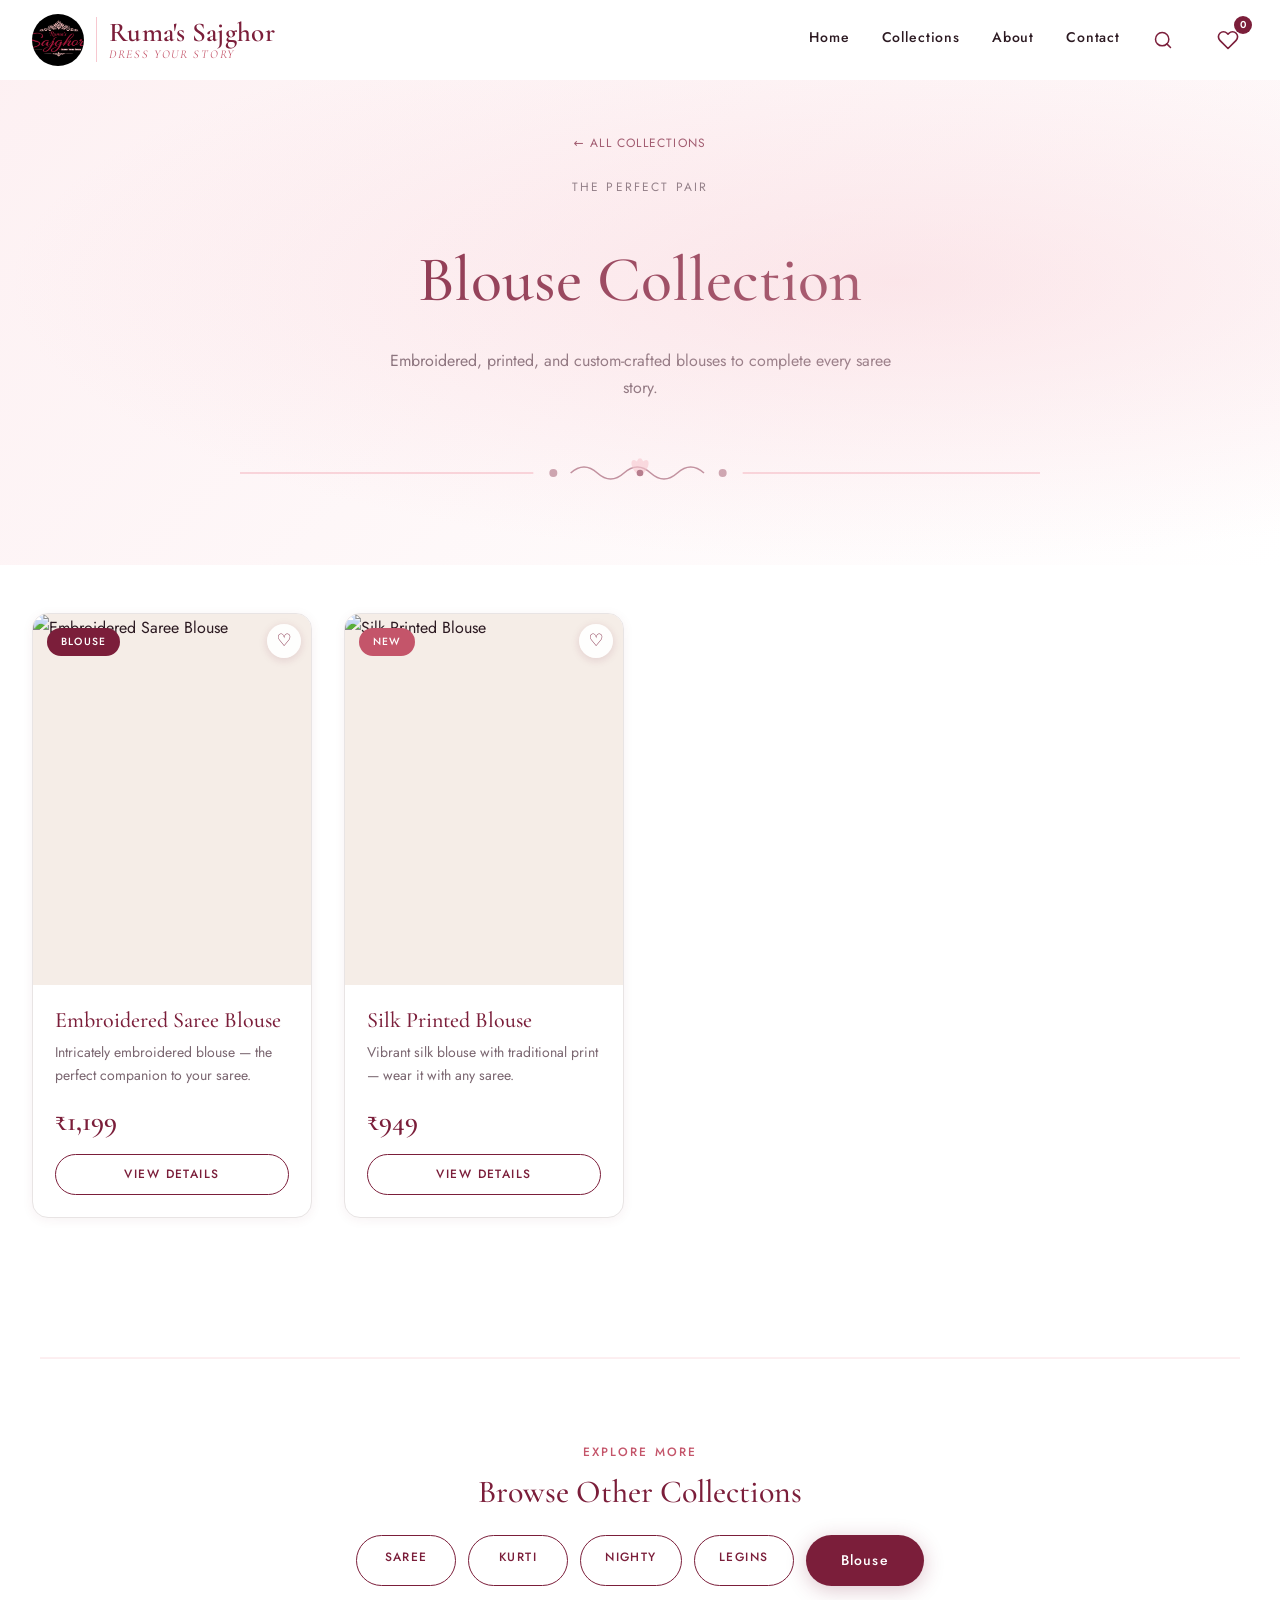
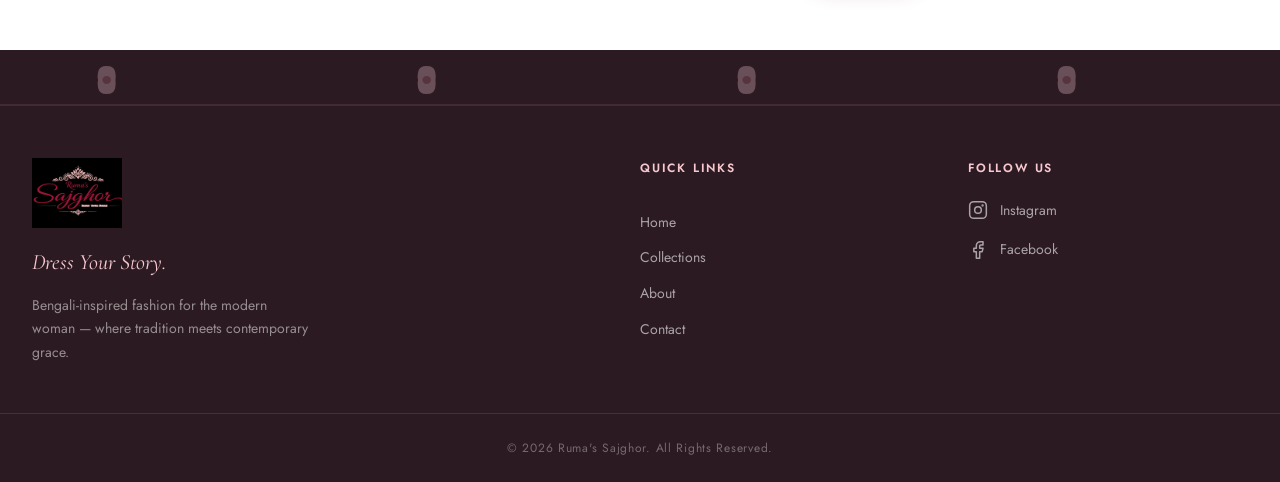
==== blouse.html @ fe612681 "Initial commit - Ruma's Sajghor website" ====
<!DOCTYPE html>
<html lang="en">
<head>
  <meta charset="UTF-8" />
  <meta name="viewport" content="width=device-width, initial-scale=1.0" />
  <meta name="description" content="Ruma's Sajghor – Blouse Collection. Embroidered, printed, and custom-crafted blouses to complete every saree story." />
  <title>Blouse Collection | Ruma's Sajghor</title>
  <link rel="stylesheet" href="style.css" />
  <link rel="preconnect" href="https://fonts.googleapis.com" />
  <link rel="preconnect" href="https://fonts.gstatic.com" crossorigin />
  <link href="https://fonts.googleapis.com/css2?family=Cormorant+Garamond:ital,wght@0,300;0,400;0,500;0,600;1,300;1,400&family=Jost:wght@300;400;500;600&display=swap" rel="stylesheet" />
  <style>
    .cat-hero {
      background: linear-gradient(135deg, var(--clr-blush-lt) 0%, var(--clr-white) 100%);
      padding: calc(var(--nav-height) + 3rem) 2rem 3rem;
      text-align: center;
      position: relative;
      overflow: hidden;
    }
    .cat-hero::before {
      content: '';
      position: absolute;
      inset: 0;
      background: radial-gradient(ellipse at 70% 50%, rgba(247,200,208,0.4) 0%, transparent 70%);
      pointer-events: none;
    }
    .cat-hero-eyebrow {
      font-family: var(--ff-body);
      font-size: var(--fs-xs);
      letter-spacing: 0.18em;
      text-transform: uppercase;
      color: var(--clr-maroon);
      margin-bottom: 0.6rem;
      opacity: 0.8;
    }
    .cat-hero h1 {
      font-family: var(--ff-display);
      font-size: clamp(2.5rem, 6vw, 4rem);
      color: var(--clr-maroon);
      font-weight: 500;
      margin-bottom: 0.75rem;
    }
    .cat-hero p {
      color: var(--clr-text-lt);
      max-width: 520px;
      margin: 0 auto 1.75rem;
      line-height: 1.7;
    }
    .cat-back-link {
      display: inline-flex;
      align-items: center;
      gap: 0.4rem;
      font-size: var(--fs-xs);
      color: var(--clr-maroon);
      text-decoration: none;
      letter-spacing: 0.1em;
      text-transform: uppercase;
      margin-bottom: 1.5rem;
      opacity: 0.7;
      transition: opacity 0.2s;
    }
    .cat-back-link:hover { opacity: 1; }
  </style>
  <style>
    /* ── Animated Search Bar ── */
    .nav-search {
      position: relative;
      display: flex;
      align-items: center;
    }

    .search-toggle {
      background: none;
      border: none;
      cursor: pointer;
      color: var(--clr-maroon);
      width: 38px;
      height: 38px;
      display: flex;
      align-items: center;
      justify-content: center;
      border-radius: 50%;
      transition: background 0.2s;
      flex-shrink: 0;
    }
    .search-toggle:hover { background: var(--clr-blush-lt); }

    .search-box {
      display: flex;
      align-items: center;
      overflow: hidden;
      max-width: 0;
      opacity: 0;
      transition: max-width 0.4s cubic-bezier(0.4,0,0.2,1), opacity 0.3s ease, box-shadow 0.3s ease;
      background: var(--clr-white);
      border: 1.5px solid transparent;
      border-radius: 24px;
      box-shadow: none;
      position: relative;
    }

    .nav-search.open .search-box {
      max-width: 240px;
      opacity: 1;
      border-color: var(--clr-blush);
      box-shadow: 0 2px 16px rgba(123,30,58,0.10);
    }

    .search-input {
      border: none;
      outline: none;
      background: transparent;
      font-family: var(--ff-body);
      font-size: var(--fs-sm);
      color: var(--clr-text);
      padding: 0.45rem 0.75rem;
      width: 200px;
      min-width: 0;
    }
    .search-input::placeholder { color: var(--clr-text-lt); opacity: 0.7; }

    .search-clear {
      background: none;
      border: none;
      cursor: pointer;
      color: var(--clr-text-lt);
      font-size: 13px;
      padding: 0 0.6rem 0 0;
      line-height: 1;
      transition: color 0.2s;
    }
    .search-clear:hover { color: var(--clr-maroon); }

    /* Results dropdown */
    .search-results {
      position: absolute;
      top: calc(100% + 8px);
      right: 0;
      width: 280px;
      background: var(--clr-white);
      border-radius: var(--radius-md);
      box-shadow: 0 8px 32px rgba(0,0,0,0.13);
      border: 1px solid var(--clr-blush);
      z-index: 200;
      overflow: hidden;
      animation: dropIn 0.2s ease;
    }
    @keyframes dropIn {
      from { opacity:0; transform:translateY(-8px); }
      to   { opacity:1; transform:translateY(0); }
    }

    .search-result-item {
      display: flex;
      align-items: center;
      gap: 0.75rem;
      padding: 0.65rem 1rem;
      cursor: pointer;
      transition: background 0.15s;
      font-family: var(--ff-body);
      font-size: var(--fs-sm);
      color: var(--clr-text);
      border: none;
      background: none;
      width: 100%;
      text-align: left;
    }
    .search-result-item:hover { background: var(--clr-blush-lt); }
    .search-result-item:not(:last-child) { border-bottom: 1px solid rgba(247,200,208,0.4); }

    .sr-img {
      width: 38px;
      height: 48px;
      object-fit: cover;
      border-radius: 4px;
      background: var(--clr-grey-lt);
      flex-shrink: 0;
    }
    .sr-info { flex: 1; min-width: 0; }
    .sr-name { font-weight: 500; white-space: nowrap; overflow: hidden; text-overflow: ellipsis; color: var(--clr-text); }
    .sr-meta { font-size: var(--fs-xs); color: var(--clr-maroon); margin-top: 1px; }
    .sr-cat  { font-size: var(--fs-xs); color: var(--clr-text-lt); }

    .search-no-results {
      padding: 1.25rem 1rem;
      text-align: center;
      font-size: var(--fs-sm);
      color: var(--clr-text-lt);
      font-family: var(--ff-body);
    }

    .search-highlight { color: var(--clr-maroon); font-weight: 600; }

    @media (max-width: 600px) {
      .nav-search.open .search-box { max-width: 160px; }
      .search-input { width: 120px; }
      .search-results { width: 240px; right: -20px; }
    }
  </style>
</head>
<body>

  <!-- ========== NAVBAR ========== -->
  <header class="navbar" id="navbar" role="banner">
    <div class="nav-inner">
      <a href="index.html" class="nav-logo" aria-label="Ruma's Sajghor Home">
        <img src="logo.png" alt="Ruma's Sajghor Logo" class="logo-img" />
        <div class="nav-brand-text">
          <span class="nav-brand-name">Ruma's Sajghor</span>
          <span class="nav-brand-tagline">Dress Your Story</span>
        </div>
      </a>

      <nav class="nav-links" id="navLinks" role="navigation" aria-label="Main navigation">
        <a href="index.html#home"        class="nav-link">Home</a>
        <a href="index.html#collections" class="nav-link">Collections</a>
        <a href="index.html#about"       class="nav-link">About</a>
        <a href="index.html#contact"     class="nav-link">Contact</a>
      </nav>

      
      <!-- Animated Search Bar -->
      <div class="nav-search" id="navSearch">
        <button class="search-toggle" id="searchToggle" aria-label="Open search" aria-expanded="false">
          <svg width="20" height="20" viewBox="0 0 24 24" fill="none" stroke="currentColor" stroke-width="1.8" stroke-linecap="round" stroke-linejoin="round" aria-hidden="true"><circle cx="11" cy="11" r="8"/><line x1="21" y1="21" x2="16.65" y2="16.65"/></svg>
        </button>
        <div class="search-box" id="searchBox" role="search">
          <input type="search" id="searchInput" class="search-input" placeholder="Search sarees, kurtis…" aria-label="Search products" autocomplete="off" />
          <button class="search-clear" id="searchClear" aria-label="Clear search" hidden>✕</button>
        </div>
        <!-- Live results dropdown -->
        <div class="search-results" id="searchResults" role="listbox" aria-label="Search results" hidden></div>
      </div>

      <button class="nav-wishlist-icon" id="navWishlistBtn" aria-label="View wishlist" onclick="location.href='wishlist.html'">
        <svg width="22" height="22" viewBox="0 0 24 24" fill="none" stroke="currentColor" stroke-width="1.8" stroke-linecap="round" stroke-linejoin="round" aria-hidden="true"><path d="M20.84 4.61a5.5 5.5 0 0 0-7.78 0L12 5.67l-1.06-1.06a5.5 5.5 0 0 0-7.78 7.78l1.06 1.06L12 21.23l7.78-7.78 1.06-1.06a5.5 5.5 0 0 0 0-7.78z"/></svg>
        <span class="wishlist-count" id="wishlistCount" hidden>0</span>
      </button>

      <button class="hamburger" id="hamburger" aria-label="Toggle menu" aria-expanded="false" aria-controls="navLinks">
        <span></span><span></span><span></span>
      </button>
    </div>
  </header>

  <!-- ========== CATEGORY HERO ========== -->
  <section class="cat-hero" aria-label="Blouse Collection collection hero">
    <a href="index.html#collections" class="cat-back-link">← All Collections</a>
    <p class="cat-hero-eyebrow">The Perfect Pair</p>
    <h1>Blouse Collection</h1>
    <p>Embroidered, printed, and custom-crafted blouses to complete every saree story.</p>
    <div class="alpana-divider" aria-hidden="true" style="margin-top:1rem;">
      <svg viewBox="0 0 600 30" xmlns="http://www.w3.org/2000/svg">
        <line x1="0" y1="15" x2="220" y2="15" stroke="#F7C8D0" stroke-width="1"/>
        <circle cx="235" cy="15" r="3" fill="#7B1E3A" opacity="0.4"/>
        <path d="M248,15 Q258,6 268,15 Q278,24 288,15 Q298,6 308,15 Q318,24 328,15 Q338,6 348,15" stroke="#7B1E3A" stroke-width="1.2" fill="none" opacity="0.5"/>
        <circle cx="362" cy="15" r="3" fill="#7B1E3A" opacity="0.4"/>
        <line x1="377" y1="15" x2="600" y2="15" stroke="#F7C8D0" stroke-width="1"/>
        <g transform="translate(300,15)" opacity="0.6">
          <ellipse cx="0" cy="-5" rx="3" ry="6" fill="#F7C8D0" transform="rotate(-30)"/>
          <ellipse cx="0" cy="-5" rx="3" ry="6" fill="#F7C8D0"/>
          <ellipse cx="0" cy="-5" rx="3" ry="6" fill="#F7C8D0" transform="rotate(30)"/>
          <circle cx="0" cy="0" r="2.5" fill="#7B1E3A"/>
        </g>
      </svg>
    </div>
  </section>

  <!-- ========== COLLECTIONS ========== -->
  <section class="collections" id="collections" aria-label="Blouse Collection products" style="padding-top:3rem;">
    <!-- Product Grid -->
    <div class="products-grid" id="productsGrid" aria-live="polite">

      <article class="product-card fade-in" data-category="Blouse">
        <div class="card-img-wrap">
          <img src="https://images.unsplash.com/photo-1558769132-cb1aea458c5e?w=500&auto=format&fit=crop&q=75" alt="Embroidered Saree Blouse" loading="lazy" />
          <span class="category-badge">Blouse</span>
          <button class="card-wishlist-btn" aria-label="Add to wishlist" data-name="Embroidered Saree Blouse" data-price="₹1,199" data-img="https://images.unsplash.com/photo-1558769132-cb1aea458c5e?w=700&auto=format&fit=crop&q=80">♡</button>
        </div>
        <div class="card-body">
          <h3 class="card-name">Embroidered Saree Blouse</h3>
          <p class="card-desc">Intricately embroidered blouse — the perfect companion to your saree.</p>
          <p class="card-price">₹1,199</p>
          <button class="btn btn-outline view-details"
            data-name="Embroidered Saree Blouse"
            data-desc="A beautifully crafted saree blouse featuring hand-done embroidery with thread and sequin work on the front and back yoke. Deep back with hook closures. Custom stitching available on request."
            data-price="₹1,199" data-cat="Blouse"
            data-img="https://images.unsplash.com/photo-1558769132-cb1aea458c5e?w=700&auto=format&fit=crop&q=80"
            aria-label="View details for Embroidered Saree Blouse">View Details</button>
        </div>
      </article>

      <article class="product-card fade-in" data-category="Blouse">
        <div class="card-img-wrap">
          <img src="https://images.unsplash.com/photo-1567532939604-b6b5b0db2604?w=500&auto=format&fit=crop&q=75" alt="Silk Printed Blouse" loading="lazy" />
          <span class="category-badge new-badge">New</span>
          <button class="card-wishlist-btn" aria-label="Add to wishlist" data-name="Silk Printed Blouse" data-price="₹949" data-img="https://images.unsplash.com/photo-1567532939604-b6b5b0db2604?w=700&auto=format&fit=crop&q=80">♡</button>
        </div>
        <div class="card-body">
          <h3 class="card-name">Silk Printed Blouse</h3>
          <p class="card-desc">Vibrant silk blouse with traditional print — wear it with any saree.</p>
          <p class="card-price">₹949</p>
          <button class="btn btn-outline view-details"
            data-name="Silk Printed Blouse"
            data-desc="A versatile silk blouse featuring an all-over traditional motif print in rich jewel tones. The classic cut with three-quarter sleeves and a rounded neckline pairs effortlessly with both traditional and contemporary sarees."
            data-price="₹949" data-cat="Blouse"
            data-img="https://images.unsplash.com/photo-1567532939604-b6b5b0db2604?w=700&auto=format&fit=crop&q=80"
            aria-label="View details for Silk Printed Blouse">View Details</button>
        </div>
      </article>
    </div>
  </section>

  <!-- ========== CATEGORY NAV ========== -->
  <div class="alpana-divider" aria-hidden="true"><svg viewBox="0 0 1200 40" xmlns="http://www.w3.org/2000/svg"><line x1="0" y1="20" x2="1200" y2="20" stroke="#F7C8D0" stroke-width="1" opacity="0.6"/></svg></div>
  <section style="padding:2.5rem 1rem 4rem;text-align:center;">
    <p class="section-eyebrow">Explore More</p>
    <h2 class="section-title" style="font-size:clamp(1.5rem,3vw,2rem);margin-bottom:1.5rem;">Browse Other Collections</h2>
    <div style="display:flex;flex-wrap:wrap;gap:0.75rem;justify-content:center;">
      <a href="saree.html" class="btn btn-outline" style="min-width:100px;">Saree</a><a href="kurti.html" class="btn btn-outline" style="min-width:100px;">Kurti</a><a href="nighty.html" class="btn btn-outline" style="min-width:100px;">Nighty</a><a href="legins.html" class="btn btn-outline" style="min-width:100px;">Legins</a><a href="blouse.html" class="btn btn-primary" style="min-width:100px;">Blouse</a>
    </div>
  </section>

  <!-- ========== FOOTER ========== -->
  <footer class="footer" role="contentinfo">
    <div class="footer-alpana" aria-hidden="true">
      <svg viewBox="0 0 1200 60" xmlns="http://www.w3.org/2000/svg" preserveAspectRatio="none">
        <g opacity="0.3" fill="#F7C8D0">
          <ellipse cx="100" cy="30" rx="8" ry="14" transform="rotate(-15 100 30)"/><ellipse cx="100" cy="30" rx="8" ry="14"/><ellipse cx="100" cy="30" rx="8" ry="14" transform="rotate(15 100 30)"/><circle cx="100" cy="30" r="4" fill="#7B1E3A" opacity="0.5"/>
          <ellipse cx="400" cy="30" rx="8" ry="14" transform="rotate(-15 400 30)"/><ellipse cx="400" cy="30" rx="8" ry="14"/><ellipse cx="400" cy="30" rx="8" ry="14" transform="rotate(15 400 30)"/><circle cx="400" cy="30" r="4" fill="#7B1E3A" opacity="0.5"/>
          <ellipse cx="700" cy="30" rx="8" ry="14" transform="rotate(-15 700 30)"/><ellipse cx="700" cy="30" rx="8" ry="14"/><ellipse cx="700" cy="30" rx="8" ry="14" transform="rotate(15 700 30)"/><circle cx="700" cy="30" r="4" fill="#7B1E3A" opacity="0.5"/>
          <ellipse cx="1000" cy="30" rx="8" ry="14" transform="rotate(-15 1000 30)"/><ellipse cx="1000" cy="30" rx="8" ry="14"/><ellipse cx="1000" cy="30" rx="8" ry="14" transform="rotate(15 1000 30)"/><circle cx="1000" cy="30" r="4" fill="#7B1E3A" opacity="0.5"/>
        </g>
        <line x1="0" y1="55" x2="1200" y2="55" stroke="#F7C8D0" stroke-width="0.5" opacity="0.4"/>
      </svg>
    </div>
    <div class="footer-inner">
      <div class="footer-brand">
        <img src="logo.png" alt="Ruma's Sajghor" class="footer-logo" />
        <p class="footer-tagline">Dress Your Story.</p>
        <p class="footer-blurb">Bengali-inspired fashion for the modern woman — where tradition meets contemporary grace.</p>
      </div>
      <nav class="footer-nav" aria-label="Footer navigation">
        <p class="footer-nav-title">Quick Links</p>
        <a href="index.html#home">Home</a>
        <a href="index.html#collections">Collections</a>
        <a href="index.html#about">About</a>
        <a href="index.html#contact">Contact</a>
      </nav>
      <div class="footer-social">
        <p class="footer-nav-title">Follow Us</p>
        <div class="social-icons">
          <a href="#" aria-label="Instagram" class="social-link">
            <svg width="20" height="20" viewBox="0 0 24 24" fill="none" stroke="currentColor" stroke-width="1.8" stroke-linecap="round" stroke-linejoin="round"><rect x="2" y="2" width="20" height="20" rx="5" ry="5"/><circle cx="12" cy="12" r="4"/><circle cx="17.5" cy="6.5" r="0.5" fill="currentColor"/></svg>
            Instagram
          </a>
          <a href="#" aria-label="Facebook" class="social-link">
            <svg width="20" height="20" viewBox="0 0 24 24" fill="none" stroke="currentColor" stroke-width="1.8" stroke-linecap="round" stroke-linejoin="round"><path d="M18 2h-3a5 5 0 0 0-5 5v3H7v4h3v8h4v-8h3l1-4h-4V7a1 1 0 0 1 1-1h3z"/></svg>
            Facebook
          </a>
        </div>
      </div>
    </div>
    <div class="footer-bottom"><p>© 2026 Ruma's Sajghor. All Rights Reserved.</p></div>
  </footer>

  <!-- ========== PRODUCT MODAL ========== -->
  <div class="modal-overlay" id="modalOverlay" role="dialog" aria-modal="true" aria-labelledby="modalTitle" hidden>
    <div class="modal-box">
      <button class="modal-close" id="modalClose" aria-label="Close modal">✕</button>
      <div class="modal-inner">
        <div class="modal-img-wrap">
          <img src="" alt="" id="modalImg" loading="lazy" />
          <span class="category-badge" id="modalBadge"></span>
        </div>
        <div class="modal-details">
          <p class="section-eyebrow" id="modalCat"></p>
          <h2 class="modal-title" id="modalTitle"></h2>
          <p class="modal-desc" id="modalDesc"></p>
          <p class="modal-price" id="modalPrice"></p>
          <div class="modal-actions">
            <button class="btn btn-primary wishlist-btn" id="wishlistBtn">
              <span class="heart-icon" aria-hidden="true">♡</span> Add to Wishlist
            </button>
            <button class="btn btn-outline share-btn" id="shareBtn" aria-label="Share this item">
              <span aria-hidden="true">↗</span> Share
            </button>
          </div>
        </div>
      </div>
    </div>
  </div>

  <!-- ========== BACK TO TOP ========== -->
  <button class="back-to-top" id="backToTop" aria-label="Back to top" hidden>↑</button>

  <script src="script.js"></script>
  <script>
  /* ── Search Bar Logic ── */
  (function() {
    // Product catalogue — collected from all product cards on this page
    function buildCatalogue() {
      const cards = document.querySelectorAll('.view-details');
      const items = [];
      cards.forEach(btn => {
        items.push({
          name:  btn.dataset.name  || '',
          price: btn.dataset.price || '',
          cat:   btn.dataset.cat   || '',
          img:   btn.dataset.img   || '',
          desc:  btn.dataset.desc  || '',
          btn:   btn
        });
      });
      // Fallback static list for pages without product cards (e.g. wishlist)
      if (items.length === 0) return [];
      return items;
    }

    const searchWrap   = document.getElementById('navSearch');
    const searchToggle = document.getElementById('searchToggle');
    const searchBox    = document.getElementById('searchBox');
    const searchInput  = document.getElementById('searchInput');
    const searchClear  = document.getElementById('searchClear');
    const searchRes    = document.getElementById('searchResults');

    if (!searchWrap) return;

    const catalogue = buildCatalogue();

    function open() {
      searchWrap.classList.add('open');
      searchToggle.setAttribute('aria-expanded', 'true');
      setTimeout(() => searchInput.focus(), 300);
    }

    function close() {
      searchWrap.classList.remove('open');
      searchToggle.setAttribute('aria-expanded', 'false');
      searchInput.value = '';
      searchClear.setAttribute('hidden', '');
      searchRes.setAttribute('hidden', '');
    }

    searchToggle.addEventListener('click', (e) => {
      e.stopPropagation();
      searchWrap.classList.contains('open') ? close() : open();
    });

    searchClear.addEventListener('click', () => {
      searchInput.value = '';
      searchClear.setAttribute('hidden', '');
      searchRes.setAttribute('hidden', '');
      searchInput.focus();
    });

    function highlight(text, query) {
      if (!query) return text;
      const re = new RegExp(`(${query.replace(/[.*+?^${}()|[\]\\]/g, '\\$&')})`, 'gi');
      return text.replace(re, '<mark class="search-highlight">$1</mark>');
    }

    function showResults(query) {
      const q = query.trim().toLowerCase();
      searchRes.innerHTML = '';

      if (!q) { searchRes.setAttribute('hidden', ''); return; }

      const matches = catalogue.filter(item =>
        item.name.toLowerCase().includes(q) ||
        item.cat.toLowerCase().includes(q) ||
        item.desc.toLowerCase().includes(q)
      ).slice(0, 6);

      if (matches.length === 0) {
        searchRes.innerHTML = `<p class="search-no-results">No results for "<strong>${query}</strong>"</p>`;
        searchRes.removeAttribute('hidden');
        return;
      }

      matches.forEach(item => {
        const el = document.createElement('button');
        el.className = 'search-result-item';
        el.setAttribute('role', 'option');
        el.innerHTML = `
          <img class="sr-img" src="${item.img}" alt="${item.name}"
               onerror="this.style.background='var(--clr-grey-lt)';this.removeAttribute('src')" />
          <div class="sr-info">
            <div class="sr-name">${highlight(item.name, query)}</div>
            <div class="sr-meta">${item.price}</div>
            <div class="sr-cat">${item.cat}</div>
          </div>
        `;
        el.addEventListener('click', () => {
          // Trigger the product's "View Details" modal
          item.btn.click();
          close();
        });
        searchRes.appendChild(el);
      });

      searchRes.removeAttribute('hidden');
    }

    searchInput.addEventListener('input', () => {
      const val = searchInput.value;
      val ? searchClear.removeAttribute('hidden') : searchClear.setAttribute('hidden', '');
      showResults(val);
    });

    searchInput.addEventListener('keydown', (e) => {
      if (e.key === 'Escape') close();
    });

    // Close on outside click
    document.addEventListener('click', (e) => {
      if (!searchWrap.contains(e.target)) close();
    });
  })();
  </script>
</body>
</html>
---- style.css ----
/* =============================================================
   Ruma's Sajghor – style.css
   Premium Bengali-inspired fashion boutique
   ============================================================= */

/* ---------- CSS Custom Properties ---------- */
:root {
  --clr-white:     #FFFFFF;
  --clr-blush:     #F7C8D0;
  --clr-blush-lt:  #FDF0F2;
  --clr-maroon:    #7B1E3A;
  --clr-maroon-dk: #5C1229;
  --clr-beige:     #F5EDE7;
  --clr-grey-lt:   #F6F6F6;
  --clr-grey:      #E8E4E4;
  --clr-text:      #2C1A22;
  --clr-text-lt:   #7A6670;
  --clr-accent:    #C4556A;

  --ff-display:    'Cormorant Garamond', Georgia, serif;
  --ff-body:       'Jost', system-ui, sans-serif;

  --fs-xs:   0.75rem;
  --fs-sm:   0.875rem;
  --fs-base: 1rem;
  --fs-md:   1.125rem;
  --fs-lg:   1.375rem;
  --fs-xl:   1.75rem;
  --fs-2xl:  2.25rem;
  --fs-3xl:  3rem;
  --fs-4xl:  4rem;

  --radius-sm: 8px;
  --radius-md: 16px;
  --radius-lg: 28px;
  --radius-xl: 40px;

  --shadow-sm: 0 2px 12px rgba(123,30,58,0.06);
  --shadow-md: 0 6px 30px rgba(123,30,58,0.10);
  --shadow-lg: 0 16px 60px rgba(123,30,58,0.14);

  --transition: 0.3s cubic-bezier(0.25, 0.46, 0.45, 0.94);
  --nav-height: 80px;
}

/* ---------- Reset & Base ---------- */
*, *::before, *::after { box-sizing: border-box; margin: 0; padding: 0; }

html {
  scroll-behavior: smooth;
  font-size: 16px;
}

body {
  font-family: var(--ff-body);
  color: var(--clr-text);
  background: var(--clr-white);
  line-height: 1.7;
  overflow-x: hidden;
}

img { display: block; max-width: 100%; height: auto; }
a { text-decoration: none; color: inherit; }
ul { list-style: none; }
button { cursor: pointer; border: none; background: none; font-family: inherit; }

/* ---------- Utility ---------- */
.section-eyebrow {
  font-family: var(--ff-body);
  font-size: var(--fs-xs);
  font-weight: 500;
  letter-spacing: 0.18em;
  text-transform: uppercase;
  color: var(--clr-accent);
  margin-bottom: 0.75rem;
}

.section-title {
  font-family: var(--ff-display);
  font-size: clamp(var(--fs-2xl), 4vw, var(--fs-3xl));
  font-weight: 500;
  color: var(--clr-maroon);
  line-height: 1.15;
  margin-bottom: 1rem;
}

.section-sub {
  font-size: var(--fs-md);
  color: var(--clr-text-lt);
  max-width: 520px;
  margin: 0 auto;
}

.section-header {
  text-align: center;
  padding: 0 1rem;
  margin-bottom: 3rem;
}

/* ---------- Buttons ---------- */
.btn {
  display: inline-block;
  font-family: var(--ff-body);
  font-size: var(--fs-sm);
  font-weight: 500;
  letter-spacing: 0.08em;
  padding: 0.85rem 2.2rem;
  border-radius: var(--radius-xl);
  transition: all var(--transition);
  position: relative;
  overflow: hidden;
}

.btn-primary {
  background: var(--clr-maroon);
  color: var(--clr-white);
  box-shadow: 0 4px 20px rgba(123,30,58,0.25);
}

.btn-primary:hover,
.btn-primary:focus-visible {
  background: var(--clr-maroon-dk);
  box-shadow: 0 8px 28px rgba(123,30,58,0.35);
  transform: translateY(-2px);
}

.btn-outline {
  background: transparent;
  color: var(--clr-maroon);
  border: 1.5px solid var(--clr-maroon);
  font-size: var(--fs-xs);
  letter-spacing: 0.12em;
  text-transform: uppercase;
  padding: 0.65rem 1.5rem;
}

.btn-outline:hover,
.btn-outline:focus-visible {
  background: var(--clr-maroon);
  color: var(--clr-white);
  transform: translateY(-1px);
}

/* ---------- Scroll Animations ---------- */
.fade-in {
  opacity: 0;
  transform: translateY(28px);
  transition: opacity 0.65s ease, transform 0.65s ease;
}

.fade-in.visible {
  opacity: 1;
  transform: translateY(0);
}

/* Stagger children */
.fade-in:nth-child(2) { transition-delay: 0.1s; }
.fade-in:nth-child(3) { transition-delay: 0.2s; }
.fade-in:nth-child(4) { transition-delay: 0.3s; }
.fade-in:nth-child(5) { transition-delay: 0.4s; }
.fade-in:nth-child(6) { transition-delay: 0.5s; }
.fade-in:nth-child(7) { transition-delay: 0.6s; }
.fade-in:nth-child(8) { transition-delay: 0.7s; }

/* ---------- Alpana Divider ---------- */
.alpana-divider {
  padding: 1.5rem 2rem;
  overflow: visible;
}
.alpana-divider svg { width: 100%; height: 40px; display: block; }

/* =============================================
   NAVBAR
   ============================================= */
.navbar {
  position: fixed;
  top: 0; left: 0; right: 0;
  z-index: 900;
  height: var(--nav-height);
  background: rgba(255,255,255,0.97);
  backdrop-filter: blur(12px);
  -webkit-backdrop-filter: blur(12px);
  border-bottom: 1px solid transparent;
  transition: border-color var(--transition), box-shadow var(--transition);
}

.navbar.scrolled {
  border-color: var(--clr-blush);
  box-shadow: 0 4px 24px rgba(123,30,58,0.07);
}

/* 3-zone layout: [logo left] [nav center] [actions RIGHT] */
.nav-inner {
  max-width: 1280px;
  margin: 0 auto;
  padding: 0 2rem;
  height: 100%;
  display: flex;
  align-items: center;
  gap: 1.5rem;
}

/* ── Logo zone (left) — pushes everything else right ── */
.nav-logo {
  display: flex;
  align-items: center;
  gap: 0.75rem;
  flex-shrink: 0;
  text-decoration: none;
  margin-right: auto;   /* ← pushes nav links + actions to the right */
}

.logo-img {
  height: 52px;
  width: 52px;
  border-radius: 50%;
  object-fit: cover;
  flex-shrink: 0;
}

.nav-brand-text {
  display: flex;
  flex-direction: column;
  justify-content: center;
  line-height: 1.15;
  border-left: 1.5px solid var(--clr-blush);
  padding-left: 0.75rem;
}

.nav-brand-name {
  font-family: var(--ff-display);
  font-size: clamp(1.1rem, 2.5vw, 1.7rem);
  font-weight: 600;
  color: var(--clr-maroon);
  letter-spacing: 0.01em;
  white-space: nowrap;
}

.nav-brand-tagline {
  font-family: var(--ff-display);
  font-style: italic;
  font-size: clamp(0.6rem, 1vw, 0.75rem);
  font-weight: 400;
  color: var(--clr-accent);
  letter-spacing: 0.14em;
  text-transform: uppercase;
  white-space: nowrap;
}

/* ── Nav links (center) ── */
.nav-links {
  display: flex;
  align-items: center;
  justify-content: center;
  gap: 2rem;
}

.nav-link {
  font-size: var(--fs-sm);
  font-weight: 500;
  letter-spacing: 0.06em;
  color: var(--clr-text);
  position: relative;
  padding-bottom: 3px;
  white-space: nowrap;
  transition: color var(--transition);
}

.nav-link::after {
  content: '';
  position: absolute;
  bottom: 0; left: 0;
  width: 0; height: 1.5px;
  background: var(--clr-maroon);
  transition: width var(--transition);
}

.nav-link:hover,
.nav-link:focus-visible { color: var(--clr-maroon); }
.nav-link:hover::after,
.nav-link:focus-visible::after { width: 100%; }

/* ── Right action group ── */
.nav-actions {
  display: flex;
  align-items: center;
  gap: 0.25rem;
  flex-shrink: 0;
}

/* ── Hamburger (hidden on desktop) ── */
.hamburger {
  display: none;
  flex-direction: column;
  gap: 5px;
  padding: 8px;
  border-radius: var(--radius-sm);
  cursor: pointer;
  flex-shrink: 0;
}

.hamburger span {
  display: block;
  width: 22px;
  height: 2px;
  background: var(--clr-maroon);
  transition: all 0.3s ease;
  transform-origin: center;
}

.hamburger.open span:nth-child(1) { transform: translateY(7px) rotate(45deg); }
.hamburger.open span:nth-child(2) { opacity: 0; transform: scaleX(0); }
.hamburger.open span:nth-child(3) { transform: translateY(-7px) rotate(-45deg); }

/* =============================================
   HERO
   ============================================= */
.hero {
  min-height: 100vh;
  padding-top: var(--nav-height);
  display: grid;
  grid-template-columns: 1fr 1fr;
  align-items: center;
  gap: 4rem;
  max-width: 1280px;
  margin: 0 auto;
  padding-left: 2rem;
  padding-right: 2rem;
  position: relative;
  overflow: hidden;
}

.hero-deco {
  position: absolute;
  bottom: 0; left: 0; right: 0;
  pointer-events: none;
  z-index: 0;
}

.hero-content {
  z-index: 1;
}

.hero-eyebrow {
  font-size: var(--fs-xs);
  font-weight: 500;
  letter-spacing: 0.2em;
  text-transform: uppercase;
  color: var(--clr-accent);
  margin-bottom: 1rem;
}

.hero-title {
  font-family: var(--ff-display);
  font-size: clamp(3rem, 6vw, var(--fs-4xl));
  font-weight: 500;
  line-height: 1.08;
  color: var(--clr-maroon);
  margin-bottom: 1.5rem;
}

.hero-title em {
  font-style: italic;
  font-weight: 300;
}

.hero-sub {
  font-size: var(--fs-md);
  color: var(--clr-text-lt);
  max-width: 420px;
  margin-bottom: 2.5rem;
  line-height: 1.8;
}

/* Hero Visual */
.hero-visual {
  position: relative;
  z-index: 1;
  display: flex;
  justify-content: center;
}

.hero-img-frame {
  position: relative;
  border-radius: var(--radius-lg);
  overflow: hidden;
  box-shadow: var(--shadow-lg);
  max-width: 480px;
  width: 100%;
  aspect-ratio: 3/4;
}

.hero-img {
  width: 100%;
  height: 100%;
  object-fit: cover;
  transition: transform 0.8s ease;
}

.hero-img-frame:hover .hero-img { transform: scale(1.04); }

.hero-badge {
  position: absolute;
  bottom: 1.5rem;
  left: 1.5rem;
  background: rgba(255,255,255,0.92);
  backdrop-filter: blur(8px);
  color: var(--clr-maroon);
  font-size: var(--fs-xs);
  font-weight: 500;
  letter-spacing: 0.12em;
  text-transform: uppercase;
  padding: 0.5rem 1.25rem;
  border-radius: var(--radius-xl);
  border: 1px solid var(--clr-blush);
}

.hero-circle {
  position: absolute;
  right: -60px;
  top: 50%;
  transform: translateY(-50%);
  width: 200px;
  height: 200px;
  border: 1.5px solid var(--clr-blush);
  border-radius: 50%;
  opacity: 0.5;
  z-index: -1;
}

/* =============================================
   COLLECTIONS
   ============================================= */
.collections {
  padding: 6rem 2rem;
  max-width: 1280px;
  margin: 0 auto;
}

/* Filter Bar */
.filter-bar {
  display: flex;
  flex-wrap: wrap;
  gap: 0.75rem;
  justify-content: center;
  margin-bottom: 3rem;
}

.filter-btn {
  font-family: var(--ff-body);
  font-size: var(--fs-xs);
  font-weight: 500;
  letter-spacing: 0.1em;
  text-transform: uppercase;
  padding: 0.55rem 1.4rem;
  border: 1.5px solid var(--clr-grey);
  border-radius: var(--radius-xl);
  color: var(--clr-text-lt);
  background: var(--clr-white);
  transition: all var(--transition);
}

.filter-btn:hover { border-color: var(--clr-blush); color: var(--clr-maroon); }
.filter-btn.active {
  background: var(--clr-maroon);
  border-color: var(--clr-maroon);
  color: var(--clr-white);
}

/* Products Grid */
.products-grid {
  display: grid;
  grid-template-columns: repeat(auto-fill, minmax(280px, 1fr));
  gap: 2rem;
}

/* Product Card */
.product-card {
  background: var(--clr-white);
  border-radius: var(--radius-md);
  overflow: hidden;
  box-shadow: var(--shadow-sm);
  border: 1px solid var(--clr-grey);
  transition: transform var(--transition), box-shadow var(--transition);
  display: flex;
  flex-direction: column;
}

.product-card:hover {
  transform: translateY(-6px);
  box-shadow: var(--shadow-md);
}

.product-card[data-hidden="true"] { display: none; }

.card-img-wrap {
  position: relative;
  aspect-ratio: 3/4;
  overflow: hidden;
  background: var(--clr-beige);
}

.card-img-wrap img {
  width: 100%;
  height: 100%;
  object-fit: cover;
  transition: transform 0.5s ease;
}

.product-card:hover .card-img-wrap img { transform: scale(1.06); }

.category-badge {
  position: absolute;
  top: 0.9rem;
  left: 0.9rem;
  background: var(--clr-maroon);
  color: var(--clr-white);
  font-size: 0.65rem;
  font-weight: 500;
  letter-spacing: 0.12em;
  text-transform: uppercase;
  padding: 0.3rem 0.85rem;
  border-radius: var(--radius-xl);
}

.new-badge { background: var(--clr-accent); }

.card-body {
  padding: 1.4rem;
  display: flex;
  flex-direction: column;
  flex: 1;
  gap: 0.5rem;
}

.card-name {
  font-family: var(--ff-display);
  font-size: var(--fs-lg);
  font-weight: 500;
  color: var(--clr-maroon);
  line-height: 1.2;
}

.card-desc {
  font-size: var(--fs-sm);
  color: var(--clr-text-lt);
  line-height: 1.6;
  flex: 1;
}

.card-price {
  font-family: var(--ff-display);
  font-size: var(--fs-xl);
  font-weight: 600;
  color: var(--clr-maroon);
  margin-top: 0.25rem;
}

/* =============================================
   ABOUT
   ============================================= */
.about {
  background: var(--clr-blush-lt);
  padding: 7rem 2rem;
}

.about-inner {
  max-width: 1280px;
  margin: 0 auto;
  display: grid;
  grid-template-columns: 1fr 1fr;
  gap: 5rem;
  align-items: center;
}

.about-img-wrap {
  border-radius: var(--radius-lg);
  overflow: hidden;
  box-shadow: var(--shadow-lg);
  aspect-ratio: 4/5;
}

.about-img-wrap img {
  width: 100%;
  height: 100%;
  object-fit: cover;
}

.about-visual {
  position: relative;
}

.about-deco-dot {
  position: absolute;
  top: -20px;
  right: -20px;
  width: 120px;
  height: 120px;
  background: var(--clr-blush);
  border-radius: 50%;
  z-index: -1;
  opacity: 0.6;
}

.about-para {
  font-size: var(--fs-md);
  color: var(--clr-text-lt);
  line-height: 1.85;
  margin-bottom: 1.25rem;
}

.about-values {
  margin-top: 2rem;
  display: flex;
  flex-direction: column;
  gap: 1.25rem;
}

.value-item {
  display: flex;
  align-items: flex-start;
  gap: 1rem;
}

.value-icon {
  color: var(--clr-accent);
  font-size: var(--fs-lg);
  margin-top: 2px;
  flex-shrink: 0;
}

.value-item strong {
  font-family: var(--ff-display);
  font-size: var(--fs-md);
  font-weight: 600;
  color: var(--clr-maroon);
  display: block;
  margin-bottom: 0.2rem;
}

.value-item p {
  font-size: var(--fs-sm);
  color: var(--clr-text-lt);
}

/* =============================================
   TESTIMONIALS
   ============================================= */
.testimonials {
  padding: 7rem 2rem;
  max-width: 1280px;
  margin: 0 auto;
}

.testimonials-grid {
  display: grid;
  grid-template-columns: repeat(auto-fill, minmax(300px, 1fr));
  gap: 2rem;
  margin-top: 1rem;
}

.testimonial-card {
  background: var(--clr-white);
  border: 1px solid var(--clr-grey);
  border-radius: var(--radius-md);
  padding: 2.5rem 2rem;
  box-shadow: var(--shadow-sm);
  text-align: center;
  transition: transform var(--transition), box-shadow var(--transition);
}

.testimonial-card:hover {
  transform: translateY(-4px);
  box-shadow: var(--shadow-md);
}

.testi-avatar {
  width: 72px;
  height: 72px;
  border-radius: 50%;
  overflow: hidden;
  margin: 0 auto 1.25rem;
  border: 3px solid var(--clr-blush);
}

.testi-avatar img {
  width: 100%;
  height: 100%;
  object-fit: cover;
}

.stars {
  font-size: var(--fs-md);
  color: #D4A017;
  margin-bottom: 1rem;
  letter-spacing: 2px;
}

.testi-text {
  font-family: var(--ff-display);
  font-style: italic;
  font-size: var(--fs-md);
  color: var(--clr-text);
  line-height: 1.8;
  margin-bottom: 1.5rem;
}

.testi-name {
  font-weight: 600;
  font-size: var(--fs-base);
  color: var(--clr-maroon);
}

.testi-loc {
  font-size: var(--fs-sm);
  color: var(--clr-text-lt);
}

/* =============================================
   CONTACT
   ============================================= */
.contact {
  background: linear-gradient(135deg, var(--clr-maroon) 0%, var(--clr-maroon-dk) 100%);
  padding: 7rem 2rem;
}

.contact-inner {
  max-width: 1100px;
  margin: 0 auto;
  display: grid;
  grid-template-columns: 1fr 1fr;
  gap: 5rem;
  align-items: start;
}

.contact .section-eyebrow { color: var(--clr-blush); }
.contact .section-title { color: var(--clr-white); }
.contact-para { color: rgba(255,255,255,0.75); font-size: var(--fs-md); margin-bottom: 2rem; }

.contact-details {
  display: flex;
  flex-direction: column;
  gap: 1rem;
}

.contact-details li {
  display: flex;
  align-items: center;
  gap: 1rem;
  color: rgba(255,255,255,0.85);
  font-size: var(--fs-sm);
}

.contact-details a { color: rgba(255,255,255,0.85); transition: color var(--transition); }
.contact-details a:hover { color: var(--clr-blush); }

.contact-icon {
  font-size: var(--fs-md);
  color: var(--clr-blush);
  width: 24px;
  text-align: center;
  flex-shrink: 0;
}

/* Form */
.contact-form {
  display: flex;
  flex-direction: column;
  gap: 1.25rem;
}

.form-group {
  display: flex;
  flex-direction: column;
  gap: 0.45rem;
}

.form-group label {
  font-size: var(--fs-xs);
  font-weight: 500;
  letter-spacing: 0.1em;
  text-transform: uppercase;
  color: var(--clr-blush);
}

.form-group input,
.form-group textarea {
  font-family: var(--ff-body);
  font-size: var(--fs-base);
  padding: 0.9rem 1.2rem;
  border: 1.5px solid rgba(247,200,208,0.25);
  border-radius: var(--radius-sm);
  background: rgba(255,255,255,0.07);
  color: var(--clr-white);
  outline: none;
  transition: border-color var(--transition), background var(--transition);
  resize: vertical;
}

.form-group input::placeholder,
.form-group textarea::placeholder { color: rgba(255,255,255,0.35); }

.form-group input:focus,
.form-group textarea:focus {
  border-color: var(--clr-blush);
  background: rgba(255,255,255,0.1);
}

.form-group input.error,
.form-group textarea.error {
  border-color: #FF6B6B;
}

.field-error {
  font-size: var(--fs-xs);
  color: #FF9999;
  min-height: 1em;
}

.contact .btn-primary {
  background: var(--clr-blush);
  color: var(--clr-maroon);
  font-weight: 600;
  align-self: flex-start;
  box-shadow: 0 4px 20px rgba(247,200,208,0.25);
}

.contact .btn-primary:hover {
  background: var(--clr-white);
  box-shadow: 0 8px 28px rgba(247,200,208,0.35);
}

.form-success {
  font-size: var(--fs-sm);
  color: var(--clr-blush);
  padding: 1rem;
  border: 1px solid rgba(247,200,208,0.3);
  border-radius: var(--radius-sm);
  text-align: center;
}

/* =============================================
   FOOTER
   ============================================= */
.footer {
  background: var(--clr-text);
  color: rgba(255,255,255,0.75);
  padding-top: 0;
}

.footer-alpana {
  padding: 0;
  line-height: 0;
}

.footer-alpana svg {
  width: 100%;
  height: 60px;
  display: block;
}

.footer-inner {
  max-width: 1280px;
  margin: 0 auto;
  padding: 3rem 2rem 3rem;
  display: grid;
  grid-template-columns: 2fr 1fr 1fr;
  gap: 3rem;
}

.footer-logo {
  height: 70px;
  width: auto;
  margin-bottom: 1rem;
  object-fit: contain;
}

.footer-tagline {
  font-family: var(--ff-display);
  font-style: italic;
  font-size: var(--fs-lg);
  color: var(--clr-blush);
  margin-bottom: 0.75rem;
}

.footer-blurb {
  font-size: var(--fs-sm);
  line-height: 1.7;
  color: rgba(255,255,255,0.5);
  max-width: 280px;
}

.footer-nav-title {
  font-size: var(--fs-xs);
  font-weight: 600;
  letter-spacing: 0.15em;
  text-transform: uppercase;
  color: var(--clr-blush);
  margin-bottom: 1.25rem;
}

.footer-nav {
  display: flex;
  flex-direction: column;
  gap: 0.75rem;
}

.footer-nav a {
  font-size: var(--fs-sm);
  color: rgba(255,255,255,0.6);
  transition: color var(--transition);
}
.footer-nav a:hover { color: var(--clr-blush); }

.social-icons {
  display: flex;
  flex-direction: column;
  gap: 1rem;
}

.social-link {
  display: flex;
  align-items: center;
  gap: 0.75rem;
  font-size: var(--fs-sm);
  color: rgba(255,255,255,0.6);
  transition: color var(--transition);
}
.social-link:hover { color: var(--clr-blush); }

.footer-bottom {
  border-top: 1px solid rgba(255,255,255,0.1);
  text-align: center;
  padding: 1.5rem 2rem;
  font-size: var(--fs-xs);
  letter-spacing: 0.06em;
  color: rgba(255,255,255,0.35);
}

/* =============================================
   PRODUCT MODAL
   ============================================= */
.modal-overlay {
  position: fixed;
  inset: 0;
  background: rgba(44,26,34,0.65);
  backdrop-filter: blur(6px);
  z-index: 1000;
  display: flex;
  align-items: center;
  justify-content: center;
  padding: 1.5rem;
  animation: fadeOverlay 0.3s ease;
}

.modal-overlay[hidden] { display: none; }

@keyframes fadeOverlay {
  from { opacity: 0; }
  to { opacity: 1; }
}

.modal-box {
  background: var(--clr-white);
  border-radius: var(--radius-lg);
  max-width: 860px;
  width: 100%;
  max-height: 90vh;
  overflow-y: auto;
  position: relative;
  animation: slideModal 0.35s cubic-bezier(0.34, 1.56, 0.64, 1);
  scrollbar-width: thin;
}

@keyframes slideModal {
  from { opacity: 0; transform: scale(0.92) translateY(20px); }
  to { opacity: 1; transform: scale(1) translateY(0); }
}

.modal-close {
  position: absolute;
  top: 1.25rem;
  right: 1.25rem;
  width: 38px;
  height: 38px;
  border-radius: 50%;
  background: var(--clr-blush-lt);
  color: var(--clr-maroon);
  font-size: var(--fs-md);
  display: flex;
  align-items: center;
  justify-content: center;
  z-index: 10;
  transition: background var(--transition);
}

.modal-close:hover { background: var(--clr-blush); }

.modal-inner {
  display: grid;
  grid-template-columns: 1fr 1fr;
}

.modal-img-wrap {
  position: relative;
  aspect-ratio: 3/4;
  overflow: hidden;
  border-radius: var(--radius-lg) 0 0 var(--radius-lg);
  background: var(--clr-beige);
}

.modal-img-wrap img {
  width: 100%;
  height: 100%;
  object-fit: cover;
}

.modal-img-wrap .category-badge {
  top: 1.25rem;
  left: 1.25rem;
}

.modal-details {
  padding: 2.5rem 2rem;
  display: flex;
  flex-direction: column;
  gap: 0.75rem;
  justify-content: center;
}

.modal-title {
  font-family: var(--ff-display);
  font-size: var(--fs-2xl);
  font-weight: 500;
  color: var(--clr-maroon);
  line-height: 1.15;
}

.modal-desc {
  font-size: var(--fs-sm);
  color: var(--clr-text-lt);
  line-height: 1.8;
}

.modal-price {
  font-family: var(--ff-display);
  font-size: var(--fs-2xl);
  font-weight: 600;
  color: var(--clr-maroon);
}

.size-label {
  font-size: var(--fs-xs);
  font-weight: 500;
  letter-spacing: 0.1em;
  text-transform: uppercase;
  color: var(--clr-text-lt);
  margin-bottom: 0.5rem;
}

.sizes {
  display: flex;
  gap: 0.6rem;
  flex-wrap: wrap;
}

.size-btn {
  width: 44px;
  height: 44px;
  border-radius: var(--radius-sm);
  border: 1.5px solid var(--clr-grey);
  font-size: var(--fs-sm);
  font-weight: 500;
  color: var(--clr-text);
  transition: all var(--transition);
}

.size-btn:hover { border-color: var(--clr-maroon); color: var(--clr-maroon); }

.size-btn.active {
  background: var(--clr-maroon);
  border-color: var(--clr-maroon);
  color: var(--clr-white);
}

.wishlist-btn { margin-top: 0.5rem; }
.heart-icon { font-size: var(--fs-md); }

/* =============================================
   BACK TO TOP
   ============================================= */
.back-to-top {
  position: fixed;
  bottom: 2rem;
  right: 2rem;
  width: 48px;
  height: 48px;
  border-radius: 50%;
  background: var(--clr-maroon);
  color: var(--clr-white);
  font-size: var(--fs-lg);
  display: flex;
  align-items: center;
  justify-content: center;
  box-shadow: var(--shadow-md);
  z-index: 800;
  transition: opacity var(--transition), transform var(--transition);
  opacity: 0;
  pointer-events: none;
}

.back-to-top:not([hidden]) {
  opacity: 1;
  pointer-events: auto;
}

.back-to-top:hover { transform: translateY(-3px); }
.back-to-top[hidden] { display: flex; opacity: 0; pointer-events: none; }

/* =============================================
   FOCUS STYLES (Accessibility)
   ============================================= */
:focus-visible {
  outline: 2px solid var(--clr-maroon);
  outline-offset: 3px;
  border-radius: 3px;
}

/* =============================================
   REDUCED MOTION
   ============================================= */
@media (prefers-reduced-motion: reduce) {
  *, *::before, *::after {
    animation-duration: 0.01ms !important;
    transition-duration: 0.01ms !important;
  }
  html { scroll-behavior: auto; }
  .fade-in { opacity: 1; transform: none; }
}

/* =============================================
   RESPONSIVE – TABLET (≤900px)
   ============================================= */
@media (max-width: 900px) {
  :root { --nav-height: 64px; }

  .nav-inner {
    padding: 0 1.25rem;
    gap: 0.5rem;
    /* flex already set on base; logo has margin-right:auto so actions stay right */
  }

  /* Hide nav links – they slide down as hamburger menu */
  .nav-links {
    position: fixed;
    top: var(--nav-height);
    left: 0; right: 0;
    background: var(--clr-white);
    border-bottom: 2px solid var(--clr-blush);
    flex-direction: column;
    justify-content: flex-start;
    align-items: stretch;
    gap: 0;
    padding: 0.5rem 0 1rem;
    transform: translateY(-110%);
    opacity: 0;
    transition: transform 0.32s cubic-bezier(0.25, 0.46, 0.45, 0.94),
                opacity 0.25s ease;
    box-shadow: 0 8px 30px rgba(123,30,58,0.12);
    z-index: 899;
    pointer-events: none;
  }

  .nav-links.open {
    transform: translateY(0);
    opacity: 1;
    pointer-events: auto;
  }

  .nav-link {
    display: flex;
    align-items: center;
    padding: 0.9rem 1.75rem;
    border-bottom: 1px solid var(--clr-grey-lt);
    font-size: var(--fs-base);
    min-height: 52px;
  }

  .nav-link::after { display: none; }
  .nav-link:last-child { border-bottom: none; }

  /* Show hamburger */
  .hamburger { display: flex; }

  .hero {
    grid-template-columns: 1fr;
    text-align: center;
    gap: 2rem;
    min-height: auto;
    padding-top: calc(var(--nav-height) + 2rem);
    padding-bottom: 3rem;
  }

  .hero-sub { margin-left: auto; margin-right: auto; }
  .hero-content { order: 1; }
  .hero-visual  { order: 2; }
  .hero-img-frame { max-width: 340px; margin: 0 auto; }
  .hero-circle { display: none; }

  .about-inner { grid-template-columns: 1fr; gap: 3rem; }
  .about-visual { max-width: 480px; margin: 0 auto; }

  .contact-inner { grid-template-columns: 1fr; gap: 3rem; }

  .footer-inner { grid-template-columns: 1fr 1fr; gap: 2.5rem; }
  .footer-brand { grid-column: 1 / -1; }

  .modal-inner { grid-template-columns: 1fr; }
  .modal-img-wrap { border-radius: var(--radius-lg) var(--radius-lg) 0 0; aspect-ratio: 4/3; }
}

/* brand name scales via clamp() — no fixed breakpoint needed */

/* =============================================
   RESPONSIVE – MOBILE (≤600px)
   ============================================= */
@media (max-width: 600px) {
  :root { --nav-height: 60px; }

  .nav-inner { padding: 0 1rem; gap: 0.5rem; }

  /* Keep brand text — just tighten logo size */
  .logo-img { height: 42px; width: 42px; }

  .products-grid { grid-template-columns: 1fr 1fr; gap: 1rem; }

  .hero {
    padding-top: calc(var(--nav-height) + 1.25rem);
    padding-bottom: 2.5rem;
    gap: 1.5rem;
    padding-left: 1.25rem;
    padding-right: 1.25rem;
  }
  .hero-title { font-size: clamp(2rem, 9vw, 2.8rem); }
  .hero-sub { font-size: var(--fs-base); margin-bottom: 1.75rem; }
  .hero-img-frame { max-width: min(68vw, 260px); }
  .hero-badge { font-size: 0.58rem; padding: 0.35rem 0.8rem; bottom: 0.75rem; left: 0.75rem; }

  .card-name { font-size: var(--fs-base); }
  .card-price { font-size: var(--fs-lg); }

  .testimonials-grid { grid-template-columns: 1fr; }

  .footer-inner { grid-template-columns: 1fr; gap: 2rem; }

  .modal-details { padding: 1.5rem; }
  .modal-title { font-size: var(--fs-xl); }

  .back-to-top { bottom: 1.5rem; right: 1.5rem; }
}

@media (max-width: 420px) {
  .products-grid { grid-template-columns: 1fr; }
  .filter-bar { gap: 0.5rem; }
  .filter-btn { font-size: 0.6rem; padding: 0.45rem 1rem; }
}

/* Only hide brand text on truly tiny phones (≤380px) */
@media (max-width: 380px) {
  .nav-brand-text { display: none; }
  .logo-img { height: 40px; width: 40px; }
}


/* =============================================================
   CARD HEART WISHLIST BUTTON
   ============================================================= */
.card-img-wrap { position: relative; }

.card-wishlist-btn {
  position: absolute;
  top: 10px;
  right: 10px;
  width: 34px;
  height: 34px;
  border-radius: 50%;
  border: none;
  background: rgba(255,255,255,0.92);
  color: var(--clr-maroon);
  font-size: 17px;
  line-height: 1;
  display: flex;
  align-items: center;
  justify-content: center;
  cursor: pointer;
  z-index: 5;
  box-shadow: 0 2px 8px rgba(123,30,58,0.15);
  transition: background var(--transition), transform 0.15s;
}
.card-wishlist-btn:hover  { background: var(--clr-white); transform: scale(1.12); }
.card-wishlist-btn.active { background: var(--clr-blush-lt); }

/* =============================================================
   NAV WISHLIST ICON
   ============================================================= */
.nav-actions {
  display: flex;
  align-items: center;
  gap: 0.1rem;
  flex-shrink: 0;
}

.nav-wishlist-icon {
  position: relative;
  background: none;
  border: none;
  cursor: pointer;
  color: var(--clr-maroon);
  display: flex;
  align-items: center;
  justify-content: center;
  width: 40px;
  height: 40px;
  border-radius: 50%;
  transition: background 0.2s;
  flex-shrink: 0;
}
.nav-wishlist-icon:hover { background: var(--clr-blush-lt); }

.wishlist-count {
  position: absolute;
  top: -4px;
  right: -4px;
  background: var(--clr-maroon);
  color: #fff;
  font-size: 10px;
  font-family: var(--ff-body);
  font-weight: 600;
  width: 18px;
  height: 18px;
  border-radius: 50%;
  display: flex;
  align-items: center;
  justify-content: center;
  pointer-events: none;
}

/* ── Modal action buttons row ── */
.modal-actions {
  display: flex;
  gap: 0.75rem;
  flex-wrap: wrap;
}
.modal-actions .btn {
  flex: 1 1 auto;
}
.share-btn {
  display: inline-flex;
  align-items: center;
  gap: 0.4rem;
}

/* ── Mobile overhaul merged into breakpoints above ── */

/* ── Collections section padding ── */
@media (max-width: 600px) {
  .collections { padding: 3.5rem 1.25rem; }
  .section-header { margin-bottom: 2rem; }
}

/* ── Filter bar: horizontal scroll on very small screens ── */
@media (max-width: 420px) {
  .filter-bar {
    flex-wrap: nowrap;
    overflow-x: auto;
    justify-content: flex-start;
    padding-bottom: 0.5rem;
    -webkit-overflow-scrolling: touch;
    scrollbar-width: none;
  }
  .filter-bar::-webkit-scrollbar { display: none; }
  .filter-btn { flex-shrink: 0; white-space: nowrap; }
}

/* ── Product grid: better 2-col on small mobile ── */
@media (max-width: 600px) {
  .products-grid {
    grid-template-columns: repeat(2, 1fr);
    gap: 0.85rem;
  }
}

@media (max-width: 380px) {
  .products-grid { grid-template-columns: 1fr; }
}

/* Card body padding tweak on mobile */
@media (max-width: 600px) {
  .card-body { padding: 0.9rem; gap: 0.35rem; }
  .card-name { font-size: 0.95rem; }
  .card-desc { font-size: 0.75rem; }
  .card-price { font-size: 1.1rem; }
  .btn-outline { padding: 0.5rem 0.9rem; font-size: 0.6rem; }
}

/* ── About section ── */
@media (max-width: 600px) {
  .about { padding: 4rem 1.25rem; }
  .about-inner { gap: 2rem; }
}

/* ── Testimonials ── */
@media (max-width: 600px) {
  .testimonials { padding: 4rem 1.25rem; }
  .testimonial-card { padding: 1.75rem 1.25rem; }
}

/* ── Contact section ── */
@media (max-width: 600px) {
  .contact { padding: 4rem 1.25rem; }
  .contact-inner { gap: 2.5rem; }
  .contact .btn-primary { width: 100%; text-align: center; }
}

/* ── Footer ── */
@media (max-width: 600px) {
  .footer-inner {
    grid-template-columns: 1fr;
    gap: 2rem;
    padding: 2.5rem 1.25rem;
  }
  .footer-bottom { padding: 1.25rem 1.25rem; }
}

/* ── Modal: full-screen on mobile ── */
@media (max-width: 600px) {
  .modal-overlay { padding: 0; align-items: flex-end; }

  .modal-box {
    border-radius: var(--radius-lg) var(--radius-lg) 0 0;
    max-height: 92vh;
    width: 100%;
  }

  .modal-inner { grid-template-columns: 1fr; }

  .modal-img-wrap {
    aspect-ratio: 16/9;
    border-radius: var(--radius-lg) var(--radius-lg) 0 0;
  }

  .modal-details {
    padding: 1.25rem 1.25rem 2rem;
    gap: 0.6rem;
  }

  .modal-title { font-size: var(--fs-xl); }
  .modal-price { font-size: var(--fs-xl); }

  .modal-actions { gap: 0.6rem; }
  .modal-actions .btn { padding: 0.75rem 1rem; font-size: 0.78rem; }
}

/* ── Category pages (saree, kurti, etc.) hero ── */
@media (max-width: 600px) {
  .cat-hero {
    padding: calc(var(--nav-height) + 1.5rem) 1.25rem 2rem;
  }
  .cat-hero h1 { font-size: clamp(2rem, 8vw, 2.8rem); }
}

/* ── Wishlist page ── */
@media (max-width: 600px) {
  .wl-page { padding-top: calc(var(--nav-height) + 1.5rem); padding-bottom: 3rem; }
  .wl-inner { padding: 0 1.25rem; }
  .wl-hero { padding: 1.75rem 1.25rem; }
  .wl-hero h1 { font-size: clamp(1.75rem, 7vw, 2.5rem); }
  .wl-grid { grid-template-columns: repeat(2, 1fr); gap: 0.85rem; }
}

@media (max-width: 380px) {
  .wl-grid { grid-template-columns: 1fr; }
}

/* ── Alpana divider: constrain on mobile ── */
@media (max-width: 600px) {
  .alpana-divider { padding: 1rem 1.25rem; }
}

/* ── Back to top: safe zone above browser chrome ── */
@media (max-width: 600px) {
  .back-to-top {
    bottom: 1.25rem;
    right: 1.25rem;
    width: 42px;
    height: 42px;
    font-size: var(--fs-base);
  }
}

/* ── Prevent horizontal scroll globally ── */
html, body {
  max-width: 100%;
  overflow-x: hidden;
}

/* ── Touch-friendly tap targets ── */
@media (max-width: 600px) {
  .nav-link { min-height: 48px; display: flex; align-items: center; }
  .filter-btn { min-height: 40px; }
  .card-wishlist-btn { width: 38px; height: 38px; }
}

/* ── Better section-title scaling on very small screens ── */
@media (max-width: 380px) {
  .section-title { font-size: var(--fs-xl); }
  .section-sub { font-size: var(--fs-base); }
}
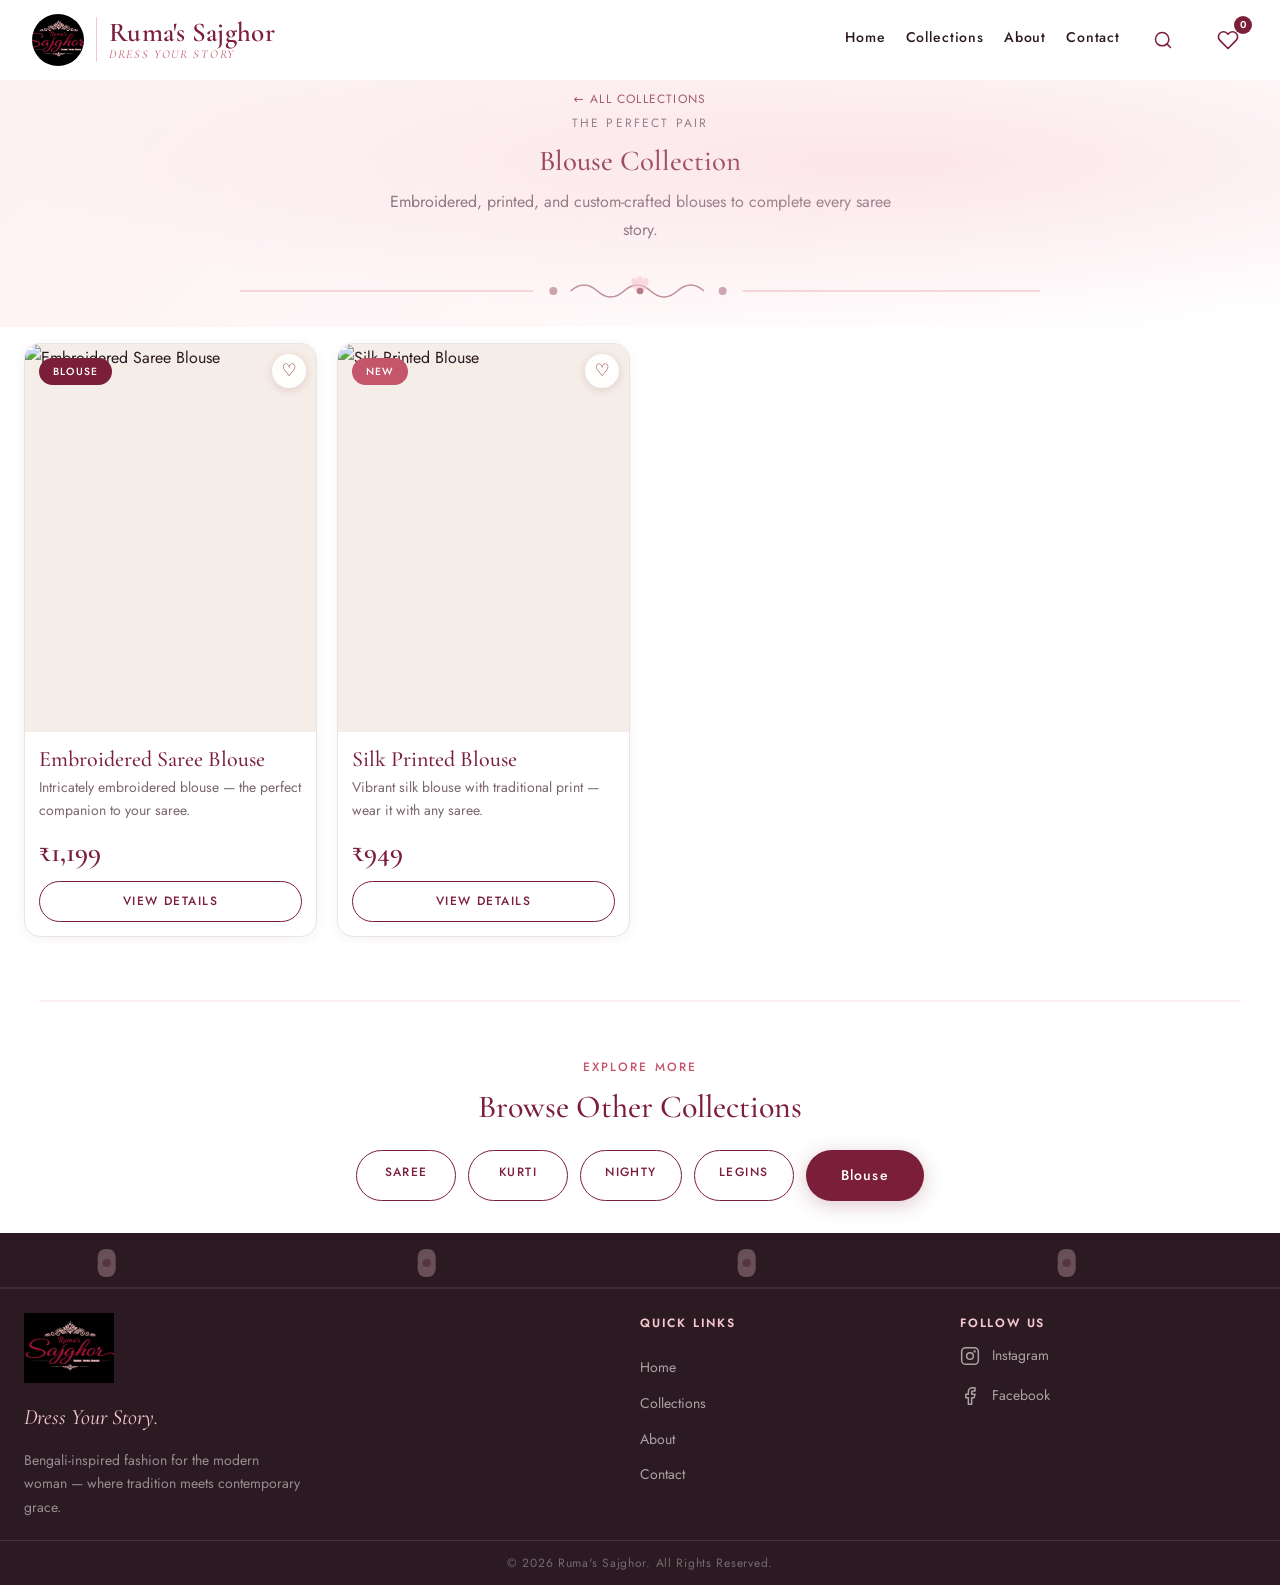
==== commit 3153cee6: "describe what you changed" ====
--- a/blouse.html
+++ b/blouse.html
@@ -12,7 +12,7 @@
   <style>
     .cat-hero {
       background: linear-gradient(135deg, var(--clr-blush-lt) 0%, var(--clr-white) 100%);
-      padding: calc(var(--nav-height) + 3rem) 2rem 3rem;
+      padding: calc(var(--nav-height) + 0.25rem) 2rem 0.25rem;
       text-align: center;
       position: relative;
       overflow: hidden;
@@ -30,20 +30,20 @@
       letter-spacing: 0.18em;
       text-transform: uppercase;
       color: var(--clr-maroon);
-      margin-bottom: 0.6rem;
+      margin-bottom: 0.2rem;
       opacity: 0.8;
     }
     .cat-hero h1 {
       font-family: var(--ff-display);
-      font-size: clamp(2.5rem, 6vw, 4rem);
+      font-size: clamp(1.3rem, 3vw, 1.8rem);
       color: var(--clr-maroon);
       font-weight: 500;
-      margin-bottom: 0.75rem;
+      margin-bottom: 0.15rem;
     }
     .cat-hero p {
       color: var(--clr-text-lt);
       max-width: 520px;
-      margin: 0 auto 1.75rem;
+      margin: 0 auto 0.25rem;
       line-height: 1.7;
     }
     .cat-back-link {
@@ -55,7 +55,7 @@
       text-decoration: none;
       letter-spacing: 0.1em;
       text-transform: uppercase;
-      margin-bottom: 1.5rem;
+      margin-bottom: 0.2rem;
       opacity: 0.7;
       transition: opacity 0.2s;
     }
@@ -267,7 +267,7 @@
   </section>
 
   <!-- ========== COLLECTIONS ========== -->
-  <section class="collections" id="collections" aria-label="Blouse Collection products" style="padding-top:3rem;">
+  <section class="collections" id="collections" aria-label="Blouse Collection products" style="padding-top:1rem;">
     <!-- Product Grid -->
     <div class="products-grid" id="productsGrid" aria-live="polite">
 
@@ -313,7 +313,7 @@
 
   <!-- ========== CATEGORY NAV ========== -->
   <div class="alpana-divider" aria-hidden="true"><svg viewBox="0 0 1200 40" xmlns="http://www.w3.org/2000/svg"><line x1="0" y1="20" x2="1200" y2="20" stroke="#F7C8D0" stroke-width="1" opacity="0.6"/></svg></div>
-  <section style="padding:2.5rem 1rem 4rem;text-align:center;">
+  <section style="padding:1.5rem 1rem 2rem;text-align:center;">
     <p class="section-eyebrow">Explore More</p>
     <h2 class="section-title" style="font-size:clamp(1.5rem,3vw,2rem);margin-bottom:1.5rem;">Browse Other Collections</h2>
     <div style="display:flex;flex-wrap:wrap;gap:0.75rem;justify-content:center;">
--- a/style.css
+++ b/style.css
@@ -94,7 +94,7 @@
 .section-header {
   text-align: center;
   padding: 0 1rem;
-  margin-bottom: 3rem;
+  margin-bottom: 0.75rem;
 }
 
 /* ---------- Buttons ---------- */
@@ -164,7 +164,7 @@
 
 /* ---------- Alpana Divider ---------- */
 .alpana-divider {
-  padding: 1.5rem 2rem;
+  padding: 0.75rem 1.25rem;
   overflow: visible;
 }
 .alpana-divider svg { width: 100%; height: 40px; display: block; }
@@ -252,7 +252,7 @@
   display: flex;
   align-items: center;
   justify-content: center;
-  gap: 2rem;
+  gap: 1.25rem;
 }
 
 .nav-link {
@@ -316,16 +316,16 @@
    HERO
    ============================================= */
 .hero {
-  min-height: 100vh;
+  min-height: 85vh;
   padding-top: var(--nav-height);
   display: grid;
   grid-template-columns: 1fr 1fr;
   align-items: center;
-  gap: 4rem;
+  gap: 2rem;
   max-width: 1280px;
   margin: 0 auto;
-  padding-left: 2rem;
-  padding-right: 2rem;
+  padding-left: 1.5rem;
+  padding-right: 1.5rem;
   position: relative;
   overflow: hidden;
 }
@@ -356,7 +356,7 @@
   font-weight: 500;
   line-height: 1.08;
   color: var(--clr-maroon);
-  margin-bottom: 1.5rem;
+  margin-bottom: 0.75rem;
 }
 
 .hero-title em {
@@ -368,7 +368,7 @@
   font-size: var(--fs-md);
   color: var(--clr-text-lt);
   max-width: 420px;
-  margin-bottom: 2.5rem;
+  margin-bottom: 1.25rem;
   line-height: 1.8;
 }
 
@@ -432,7 +432,7 @@
    COLLECTIONS
    ============================================= */
 .collections {
-  padding: 6rem 2rem;
+  padding: 2rem 1.5rem;
   max-width: 1280px;
   margin: 0 auto;
 }
@@ -443,7 +443,7 @@
   flex-wrap: wrap;
   gap: 0.75rem;
   justify-content: center;
-  margin-bottom: 3rem;
+  margin-bottom: 0.75rem;
 }
 
 .filter-btn {
@@ -471,7 +471,7 @@
 .products-grid {
   display: grid;
   grid-template-columns: repeat(auto-fill, minmax(280px, 1fr));
-  gap: 2rem;
+  gap: 1.25rem;
 }
 
 /* Product Card */
@@ -526,11 +526,11 @@
 .new-badge { background: var(--clr-accent); }
 
 .card-body {
-  padding: 1.4rem;
+  padding: 0.9rem;
   display: flex;
   flex-direction: column;
   flex: 1;
-  gap: 0.5rem;
+  gap: 0.25rem;
 }
 
 .card-name {
@@ -561,7 +561,7 @@
    ============================================= */
 .about {
   background: var(--clr-blush-lt);
-  padding: 7rem 2rem;
+  padding: 2.5rem 1.5rem;
 }
 
 .about-inner {
@@ -569,7 +569,7 @@
   margin: 0 auto;
   display: grid;
   grid-template-columns: 1fr 1fr;
-  gap: 5rem;
+  gap: 2.5rem;
   align-items: center;
 }
 
@@ -606,14 +606,14 @@
   font-size: var(--fs-md);
   color: var(--clr-text-lt);
   line-height: 1.85;
-  margin-bottom: 1.25rem;
+  margin-bottom: 0.65rem;
 }
 
 .about-values {
-  margin-top: 2rem;
+  margin-top: 1rem;
   display: flex;
   flex-direction: column;
-  gap: 1.25rem;
+  gap: 0.75rem;
 }
 
 .value-item {
@@ -647,7 +647,7 @@
    TESTIMONIALS
    ============================================= */
 .testimonials {
-  padding: 7rem 2rem;
+  padding: 2rem 1.5rem;
   max-width: 1280px;
   margin: 0 auto;
 }
@@ -655,7 +655,7 @@
 .testimonials-grid {
   display: grid;
   grid-template-columns: repeat(auto-fill, minmax(300px, 1fr));
-  gap: 2rem;
+  gap: 1.25rem;
   margin-top: 1rem;
 }
 
@@ -663,7 +663,7 @@
   background: var(--clr-white);
   border: 1px solid var(--clr-grey);
   border-radius: var(--radius-md);
-  padding: 2.5rem 2rem;
+  padding: 1.25rem 1.25rem;
   box-shadow: var(--shadow-sm);
   text-align: center;
   transition: transform var(--transition), box-shadow var(--transition);
@@ -702,7 +702,7 @@
   font-size: var(--fs-md);
   color: var(--clr-text);
   line-height: 1.8;
-  margin-bottom: 1.5rem;
+  margin-bottom: 0.75rem;
 }
 
 .testi-name {
@@ -721,7 +721,7 @@
    ============================================= */
 .contact {
   background: linear-gradient(135deg, var(--clr-maroon) 0%, var(--clr-maroon-dk) 100%);
-  padding: 7rem 2rem;
+  padding: 2.5rem 1.5rem;
 }
 
 .contact-inner {
@@ -729,13 +729,13 @@
   margin: 0 auto;
   display: grid;
   grid-template-columns: 1fr 1fr;
-  gap: 5rem;
+  gap: 2.5rem;
   align-items: start;
 }
 
 .contact .section-eyebrow { color: var(--clr-blush); }
 .contact .section-title { color: var(--clr-white); }
-.contact-para { color: rgba(255,255,255,0.75); font-size: var(--fs-md); margin-bottom: 2rem; }
+.contact-para { color: rgba(255,255,255,0.75); font-size: var(--fs-md); margin-bottom: 1rem; }
 
 .contact-details {
   display: flex;
@@ -862,10 +862,10 @@
 .footer-inner {
   max-width: 1280px;
   margin: 0 auto;
-  padding: 3rem 2rem 3rem;
+  padding: 1.25rem 1.5rem;
   display: grid;
   grid-template-columns: 2fr 1fr 1fr;
-  gap: 3rem;
+  gap: 1.5rem;
 }
 
 .footer-logo {
@@ -896,7 +896,7 @@
   letter-spacing: 0.15em;
   text-transform: uppercase;
   color: var(--clr-blush);
-  margin-bottom: 1.25rem;
+  margin-bottom: 0.65rem;
 }
 
 .footer-nav {
@@ -931,7 +931,7 @@
 .footer-bottom {
   border-top: 1px solid rgba(255,255,255,0.1);
   text-align: center;
-  padding: 1.5rem 2rem;
+  padding: 0.75rem 1.25rem;
   font-size: var(--fs-xs);
   letter-spacing: 0.06em;
   color: rgba(255,255,255,0.35);
@@ -1021,7 +1021,7 @@
 }
 
 .modal-details {
-  padding: 2.5rem 2rem;
+  padding: 1.25rem 1.25rem;
   display: flex;
   flex-direction: column;
   gap: 0.75rem;
@@ -1195,7 +1195,7 @@
   .hero {
     grid-template-columns: 1fr;
     text-align: center;
-    gap: 2rem;
+    gap: 1.25rem;
     min-height: auto;
     padding-top: calc(var(--nav-height) + 2rem);
     padding-bottom: 3rem;
@@ -1365,7 +1365,7 @@
 /* ── Collections section padding ── */
 @media (max-width: 600px) {
   .collections { padding: 3.5rem 1.25rem; }
-  .section-header { margin-bottom: 2rem; }
+  .section-header { margin-bottom: 1rem; }
 }
 
 /* ── Filter bar: horizontal scroll on very small screens ── */
@@ -1426,7 +1426,7 @@
 @media (max-width: 600px) {
   .footer-inner {
     grid-template-columns: 1fr;
-    gap: 2rem;
+    gap: 1.25rem;
     padding: 2.5rem 1.25rem;
   }
   .footer-bottom { padding: 1.25rem 1.25rem; }
@@ -1464,7 +1464,7 @@
 /* ── Category pages (saree, kurti, etc.) hero ── */
 @media (max-width: 600px) {
   .cat-hero {
-    padding: calc(var(--nav-height) + 1.5rem) 1.25rem 2rem;
+    padding: calc(var(--nav-height) + 0.5rem) 1.25rem 0.75rem;
   }
   .cat-hero h1 { font-size: clamp(2rem, 8vw, 2.8rem); }
 }
